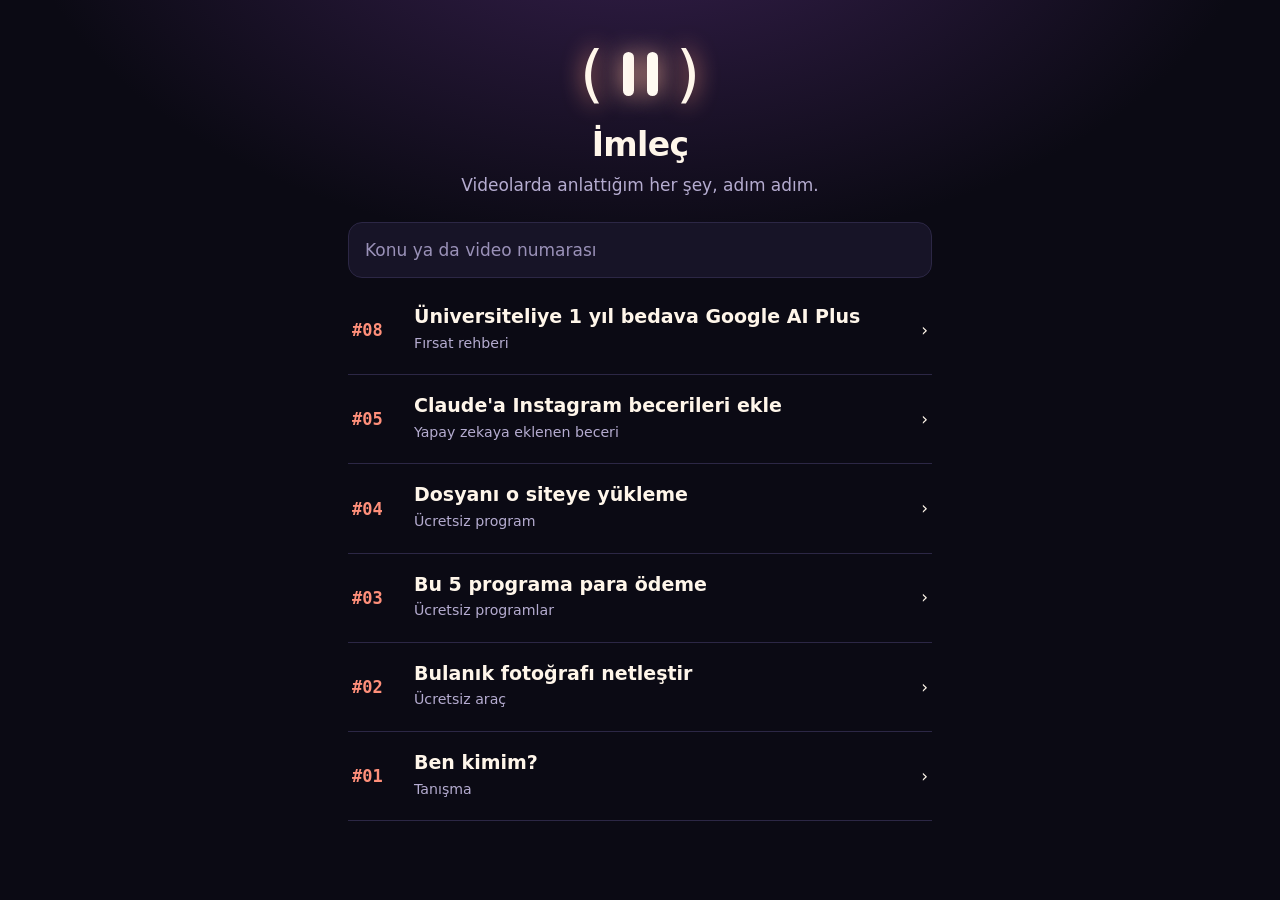
==== index.html @ 69dc7bd5 "imlec 8 numarali rehber" ====
<!doctype html><html lang="tr"><head><meta charset="utf-8">
<meta name="viewport" content="width=device-width,initial-scale=1"><title>İmleç | Rehberler</title>
<meta name="description" content="İmleç&#x27;in videolarında anlattıklarının kısa rehberleri."><meta name="theme-color" content="#0b0a14">
<link rel="icon" href="profil.jpg"><link rel="stylesheet" href="stil.css"></head>
<body><main><div class="orta"><div class="yuz" aria-hidden="true">(<i></i><i></i>)</div><h1>İmleç</h1><p class="alt">Videolarda anlattığım her şey, adım adım.</p></div><input id="ara" type="search" placeholder="Konu ya da video numarası" aria-label="Rehberlerde ara"><ul class="l"><li><a href="google-ai-plus-ogrenci/index.html"><span class="no">#08</span><span><b>Üniversiteliye 1 yıl bedava Google AI Plus</b><small>Fırsat rehberi</small></span><span aria-hidden="true">›</span></a></li><li><a href="claude-instagram-becerileri/index.html"><span class="no">#05</span><span><b>Claude&#x27;a Instagram becerileri ekle</b><small>Yapay zekaya eklenen beceri</small></span><span aria-hidden="true">›</span></a></li><li><a href="dosyani-o-siteye-yukleme/index.html"><span class="no">#04</span><span><b>Dosyanı o siteye yükleme</b><small>Ücretsiz program</small></span><span aria-hidden="true">›</span></a></li><li><a href="bes-programa-para-odeme/index.html"><span class="no">#03</span><span><b>Bu 5 programa para ödeme</b><small>Ücretsiz programlar</small></span><span aria-hidden="true">›</span></a></li><li><a href="bulanik-fotografi-netlestir/index.html"><span class="no">#02</span><span><b>Bulanık fotoğrafı netleştir</b><small>Ücretsiz araç</small></span><span aria-hidden="true">›</span></a></li><li><a href="ben-kimim/index.html"><span class="no">#01</span><span><b>Ben kimim?</b><small>Tanışma</small></span><span aria-hidden="true">›</span></a></li></ul><p id="yok" class="orta alt" hidden>Bu aramayla eşleşen rehber yok.</p><script>
const a=document.getElementById('ara'),s=[...document.querySelectorAll('.l li')],n=x=>x.toLocaleLowerCase('tr').replace('#','').trim();
a.oninput=()=>{let k=0;for(const l of s){l.hidden=!n(l.textContent).includes(n(a.value));k+=!l.hidden}document.getElementById('yok').hidden=k>0};
</script></main></body></html>
---- stil.css ----
:root{--bg:#0b0a14;--kart:#171427;--cizgi:#2c2745;--yazi:#fff6ea;--sonuk:#b5acd0;--mercan:#ff8f7a;--mor:#b79bff}
*{box-sizing:border-box}html{-webkit-text-size-adjust:100%}
[hidden]{display:none!important}
body{margin:0;min-height:100vh;background:radial-gradient(900px 560px at 50% -140px,#3a2152 0,transparent 70%),var(--bg);color:var(--yazi);font:17px/1.55 "Segoe UI",system-ui,-apple-system,Roboto,sans-serif}
main{max-width:620px;margin:0 auto;padding:28px 18px 64px}a{color:var(--mercan)}
:focus-visible{outline:3px solid var(--mor);outline-offset:3px}
.yuz{display:flex;justify-content:center;align-items:center;gap:13px;height:92px;font:300 62px/1 Consolas,monospace;text-shadow:0 0 22px #ff9c7e}
.yuz i{width:11px;height:44px;border-radius:9px;background:#fffaf2;box-shadow:0 0 24px #ffb79a;animation:k 4.2s infinite}
@keyframes k{0%,93%,100%{transform:none}96%{transform:scaleY(.1)}}
h1{font-size:33px;line-height:1.14;margin:6px 0 8px;letter-spacing:-.02em;text-wrap:balance}
.orta{text-align:center}.alt{color:var(--sonuk);margin:0 0 24px}
input{width:100%;font:inherit;color:inherit;background:var(--kart);border:1px solid var(--cizgi);border-radius:14px;padding:14px 16px;margin-bottom:8px}
input::placeholder{color:#9a91b8}
ul{list-style:none;margin:0;padding:0}
.l a{display:grid;grid-template-columns:54px 1fr auto;gap:8px;align-items:center;padding:19px 4px;color:inherit;text-decoration:none;border-bottom:1px solid var(--cizgi)}
.l b{font-size:19px;line-height:1.25;display:block}.l small{color:var(--sonuk)}
.no{font:700 17px Consolas,monospace;color:var(--mercan)}.l a:hover b{color:var(--mercan)}
.geri{display:inline-block;padding:10px 0;text-decoration:none;color:var(--sonuk)}
dl{display:grid;grid-template-columns:92px 1fr;gap:8px 12px;margin:22px 0;padding:16px 0;border-block:1px solid var(--cizgi)}dt{color:var(--sonuk)}dd{margin:0}
ol{list-style:none;counter-reset:a;margin:0;padding:0}
ol li{counter-increment:a;position:relative;padding:0 0 26px 54px}
ol li:before{content:counter(a);position:absolute;left:0;top:0;width:36px;height:36px;border-radius:50%;display:grid;place-items:center;background:linear-gradient(150deg,var(--mor),var(--mercan));color:#150d22;font-weight:800}
ol li:not(:last-child):after{content:"";position:absolute;left:17px;top:42px;bottom:6px;width:2px;background:var(--cizgi)}
ol b{font-size:19px;display:block;line-height:36px}ol p{margin:0;color:var(--sonuk)}
.kopya{background:#100d1d;border:1px solid var(--cizgi);border-radius:12px;padding:13px;margin-top:10px;font:15px/1.5 Consolas,monospace;overflow-wrap:anywhere}
button,.git{display:inline-block;min-height:46px;margin-top:10px;padding:11px 18px;border:0;border-radius:12px;background:var(--mercan);color:#1c0d12;font-weight:700;font-size:16px;line-height:24px;font-family:inherit;text-decoration:none;cursor:pointer}
.dikkat{border-left:4px solid var(--mercan);padding:4px 0 4px 14px;margin:8px 0 24px}
.kay{font-size:15px;color:var(--sonuk)}.kay li{padding:3px 0;overflow-wrap:anywhere}
@media(prefers-reduced-motion:reduce){.yuz i{animation:none}}
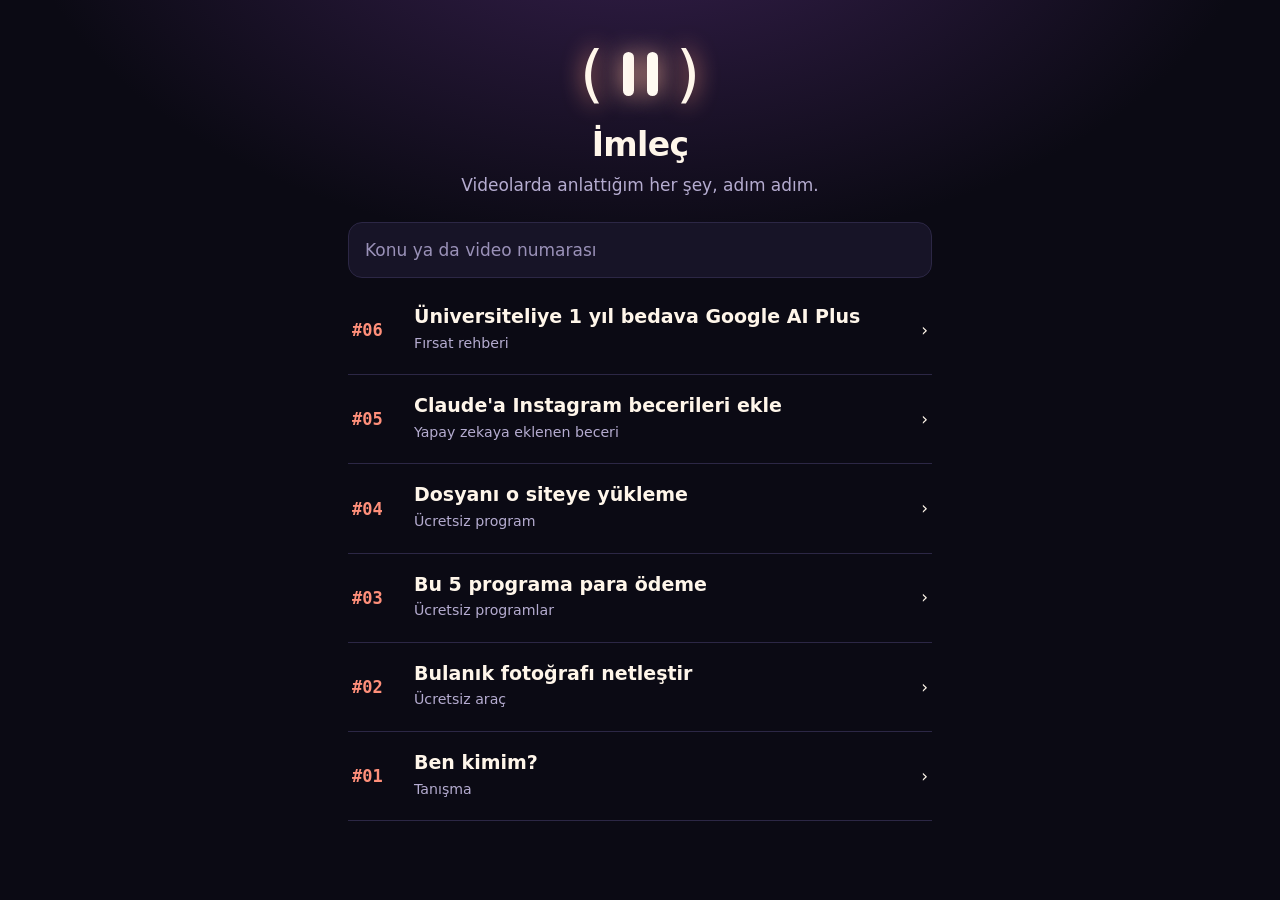
==== commit 77675244: "rehber numaralari yayin sirasina gore" ====
--- a/index.html
+++ b/index.html
@@ -2,7 +2,7 @@
 <meta name="viewport" content="width=device-width,initial-scale=1"><title>İmleç | Rehberler</title>
 <meta name="description" content="İmleç&#x27;in videolarında anlattıklarının kısa rehberleri."><meta name="theme-color" content="#0b0a14">
 <link rel="icon" href="profil.jpg"><link rel="stylesheet" href="stil.css"></head>
-<body><main><div class="orta"><div class="yuz" aria-hidden="true">(<i></i><i></i>)</div><h1>İmleç</h1><p class="alt">Videolarda anlattığım her şey, adım adım.</p></div><input id="ara" type="search" placeholder="Konu ya da video numarası" aria-label="Rehberlerde ara"><ul class="l"><li><a href="google-ai-plus-ogrenci/index.html"><span class="no">#08</span><span><b>Üniversiteliye 1 yıl bedava Google AI Plus</b><small>Fırsat rehberi</small></span><span aria-hidden="true">›</span></a></li><li><a href="claude-instagram-becerileri/index.html"><span class="no">#05</span><span><b>Claude&#x27;a Instagram becerileri ekle</b><small>Yapay zekaya eklenen beceri</small></span><span aria-hidden="true">›</span></a></li><li><a href="dosyani-o-siteye-yukleme/index.html"><span class="no">#04</span><span><b>Dosyanı o siteye yükleme</b><small>Ücretsiz program</small></span><span aria-hidden="true">›</span></a></li><li><a href="bes-programa-para-odeme/index.html"><span class="no">#03</span><span><b>Bu 5 programa para ödeme</b><small>Ücretsiz programlar</small></span><span aria-hidden="true">›</span></a></li><li><a href="bulanik-fotografi-netlestir/index.html"><span class="no">#02</span><span><b>Bulanık fotoğrafı netleştir</b><small>Ücretsiz araç</small></span><span aria-hidden="true">›</span></a></li><li><a href="ben-kimim/index.html"><span class="no">#01</span><span><b>Ben kimim?</b><small>Tanışma</small></span><span aria-hidden="true">›</span></a></li></ul><p id="yok" class="orta alt" hidden>Bu aramayla eşleşen rehber yok.</p><script>
+<body><main><div class="orta"><div class="yuz" aria-hidden="true">(<i></i><i></i>)</div><h1>İmleç</h1><p class="alt">Videolarda anlattığım her şey, adım adım.</p></div><input id="ara" type="search" placeholder="Konu ya da video numarası" aria-label="Rehberlerde ara"><ul class="l"><li><a href="google-ai-plus-ogrenci/index.html"><span class="no">#06</span><span><b>Üniversiteliye 1 yıl bedava Google AI Plus</b><small>Fırsat rehberi</small></span><span aria-hidden="true">›</span></a></li><li><a href="claude-instagram-becerileri/index.html"><span class="no">#05</span><span><b>Claude&#x27;a Instagram becerileri ekle</b><small>Yapay zekaya eklenen beceri</small></span><span aria-hidden="true">›</span></a></li><li><a href="dosyani-o-siteye-yukleme/index.html"><span class="no">#04</span><span><b>Dosyanı o siteye yükleme</b><small>Ücretsiz program</small></span><span aria-hidden="true">›</span></a></li><li><a href="bes-programa-para-odeme/index.html"><span class="no">#03</span><span><b>Bu 5 programa para ödeme</b><small>Ücretsiz programlar</small></span><span aria-hidden="true">›</span></a></li><li><a href="bulanik-fotografi-netlestir/index.html"><span class="no">#02</span><span><b>Bulanık fotoğrafı netleştir</b><small>Ücretsiz araç</small></span><span aria-hidden="true">›</span></a></li><li><a href="ben-kimim/index.html"><span class="no">#01</span><span><b>Ben kimim?</b><small>Tanışma</small></span><span aria-hidden="true">›</span></a></li></ul><p id="yok" class="orta alt" hidden>Bu aramayla eşleşen rehber yok.</p><script>
 const a=document.getElementById('ara'),s=[...document.querySelectorAll('.l li')],n=x=>x.toLocaleLowerCase('tr').replace('#','').trim();
 a.oninput=()=>{let k=0;for(const l of s){l.hidden=!n(l.textContent).includes(n(a.value));k+=!l.hidden}document.getElementById('yok').hidden=k>0};
 </script></main></body></html>
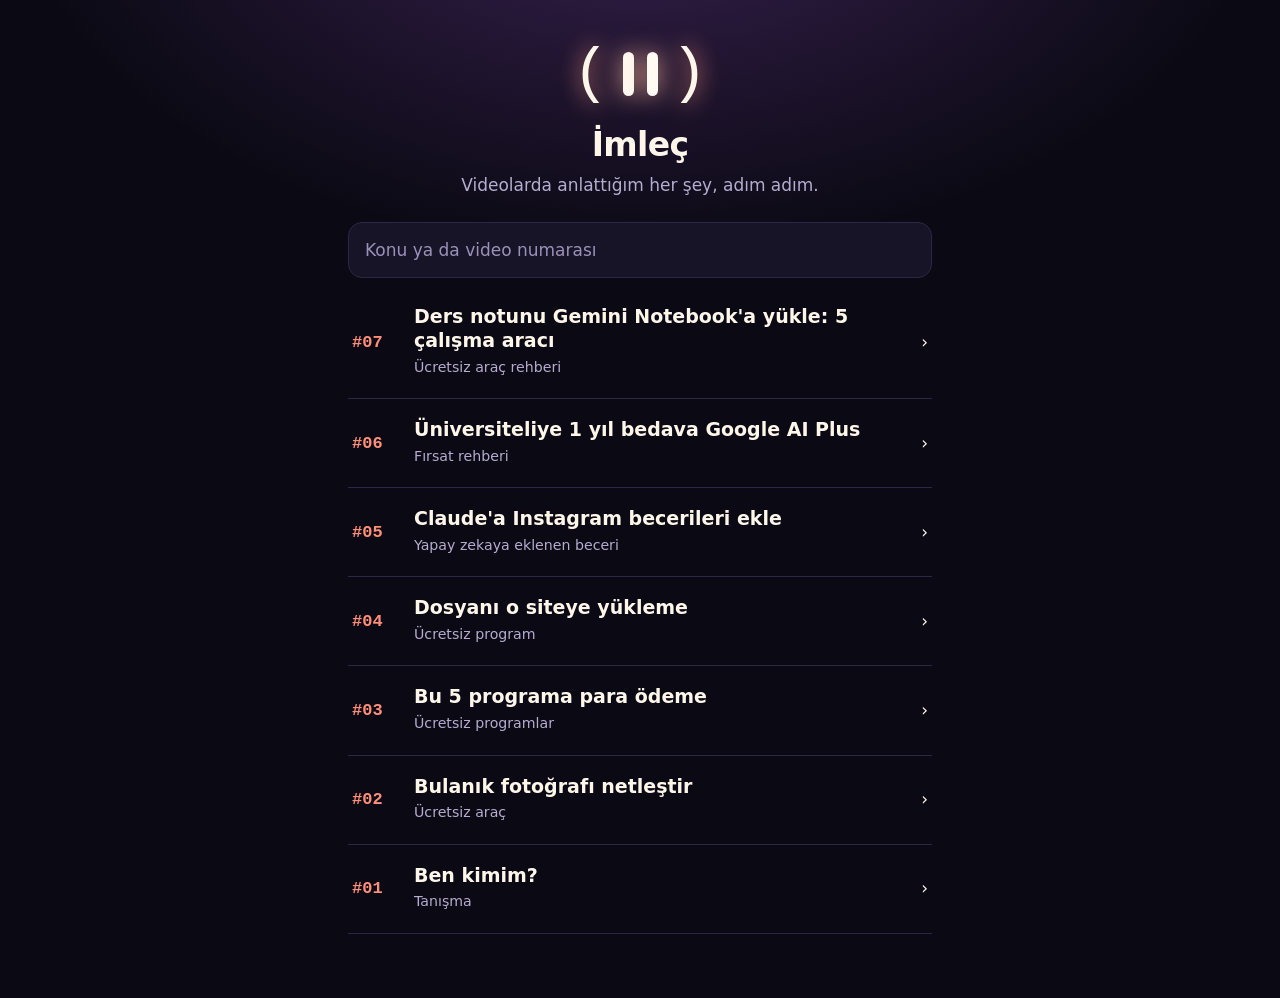
==== commit fcb56406: "Rehber 07: Gemini Notebook sınav" ====
--- a/index.html
+++ b/index.html
@@ -2,7 +2,7 @@
 <meta name="viewport" content="width=device-width,initial-scale=1"><title>İmleç | Rehberler</title>
 <meta name="description" content="İmleç&#x27;in videolarında anlattıklarının kısa rehberleri."><meta name="theme-color" content="#0b0a14">
 <link rel="icon" href="profil.jpg"><link rel="stylesheet" href="stil.css"></head>
-<body><main><div class="orta"><div class="yuz" aria-hidden="true">(<i></i><i></i>)</div><h1>İmleç</h1><p class="alt">Videolarda anlattığım her şey, adım adım.</p></div><input id="ara" type="search" placeholder="Konu ya da video numarası" aria-label="Rehberlerde ara"><ul class="l"><li><a href="google-ai-plus-ogrenci/index.html"><span class="no">#06</span><span><b>Üniversiteliye 1 yıl bedava Google AI Plus</b><small>Fırsat rehberi</small></span><span aria-hidden="true">›</span></a></li><li><a href="claude-instagram-becerileri/index.html"><span class="no">#05</span><span><b>Claude&#x27;a Instagram becerileri ekle</b><small>Yapay zekaya eklenen beceri</small></span><span aria-hidden="true">›</span></a></li><li><a href="dosyani-o-siteye-yukleme/index.html"><span class="no">#04</span><span><b>Dosyanı o siteye yükleme</b><small>Ücretsiz program</small></span><span aria-hidden="true">›</span></a></li><li><a href="bes-programa-para-odeme/index.html"><span class="no">#03</span><span><b>Bu 5 programa para ödeme</b><small>Ücretsiz programlar</small></span><span aria-hidden="true">›</span></a></li><li><a href="bulanik-fotografi-netlestir/index.html"><span class="no">#02</span><span><b>Bulanık fotoğrafı netleştir</b><small>Ücretsiz araç</small></span><span aria-hidden="true">›</span></a></li><li><a href="ben-kimim/index.html"><span class="no">#01</span><span><b>Ben kimim?</b><small>Tanışma</small></span><span aria-hidden="true">›</span></a></li></ul><p id="yok" class="orta alt" hidden>Bu aramayla eşleşen rehber yok.</p><script>
+<body><main><div class="orta"><div class="yuz" aria-hidden="true">(<i></i><i></i>)</div><h1>İmleç</h1><p class="alt">Videolarda anlattığım her şey, adım adım.</p></div><input id="ara" type="search" placeholder="Konu ya da video numarası" aria-label="Rehberlerde ara"><ul class="l"><li><a href="gemini-notebook-sinav/index.html"><span class="no">#07</span><span><b>Ders notunu Gemini Notebook&#x27;a yükle: 5 çalışma aracı</b><small>Ücretsiz araç rehberi</small></span><span aria-hidden="true">›</span></a></li><li><a href="google-ai-plus-ogrenci/index.html"><span class="no">#06</span><span><b>Üniversiteliye 1 yıl bedava Google AI Plus</b><small>Fırsat rehberi</small></span><span aria-hidden="true">›</span></a></li><li><a href="claude-instagram-becerileri/index.html"><span class="no">#05</span><span><b>Claude&#x27;a Instagram becerileri ekle</b><small>Yapay zekaya eklenen beceri</small></span><span aria-hidden="true">›</span></a></li><li><a href="dosyani-o-siteye-yukleme/index.html"><span class="no">#04</span><span><b>Dosyanı o siteye yükleme</b><small>Ücretsiz program</small></span><span aria-hidden="true">›</span></a></li><li><a href="bes-programa-para-odeme/index.html"><span class="no">#03</span><span><b>Bu 5 programa para ödeme</b><small>Ücretsiz programlar</small></span><span aria-hidden="true">›</span></a></li><li><a href="bulanik-fotografi-netlestir/index.html"><span class="no">#02</span><span><b>Bulanık fotoğrafı netleştir</b><small>Ücretsiz araç</small></span><span aria-hidden="true">›</span></a></li><li><a href="ben-kimim/index.html"><span class="no">#01</span><span><b>Ben kimim?</b><small>Tanışma</small></span><span aria-hidden="true">›</span></a></li></ul><p id="yok" class="orta alt" hidden>Bu aramayla eşleşen rehber yok.</p><script>
 const a=document.getElementById('ara'),s=[...document.querySelectorAll('.l li')],n=x=>x.toLocaleLowerCase('tr').replace('#','').trim();
 a.oninput=()=>{let k=0;for(const l of s){l.hidden=!n(l.textContent).includes(n(a.value));k+=!l.hidden}document.getElementById('yok').hidden=k>0};
 </script></main></body></html>
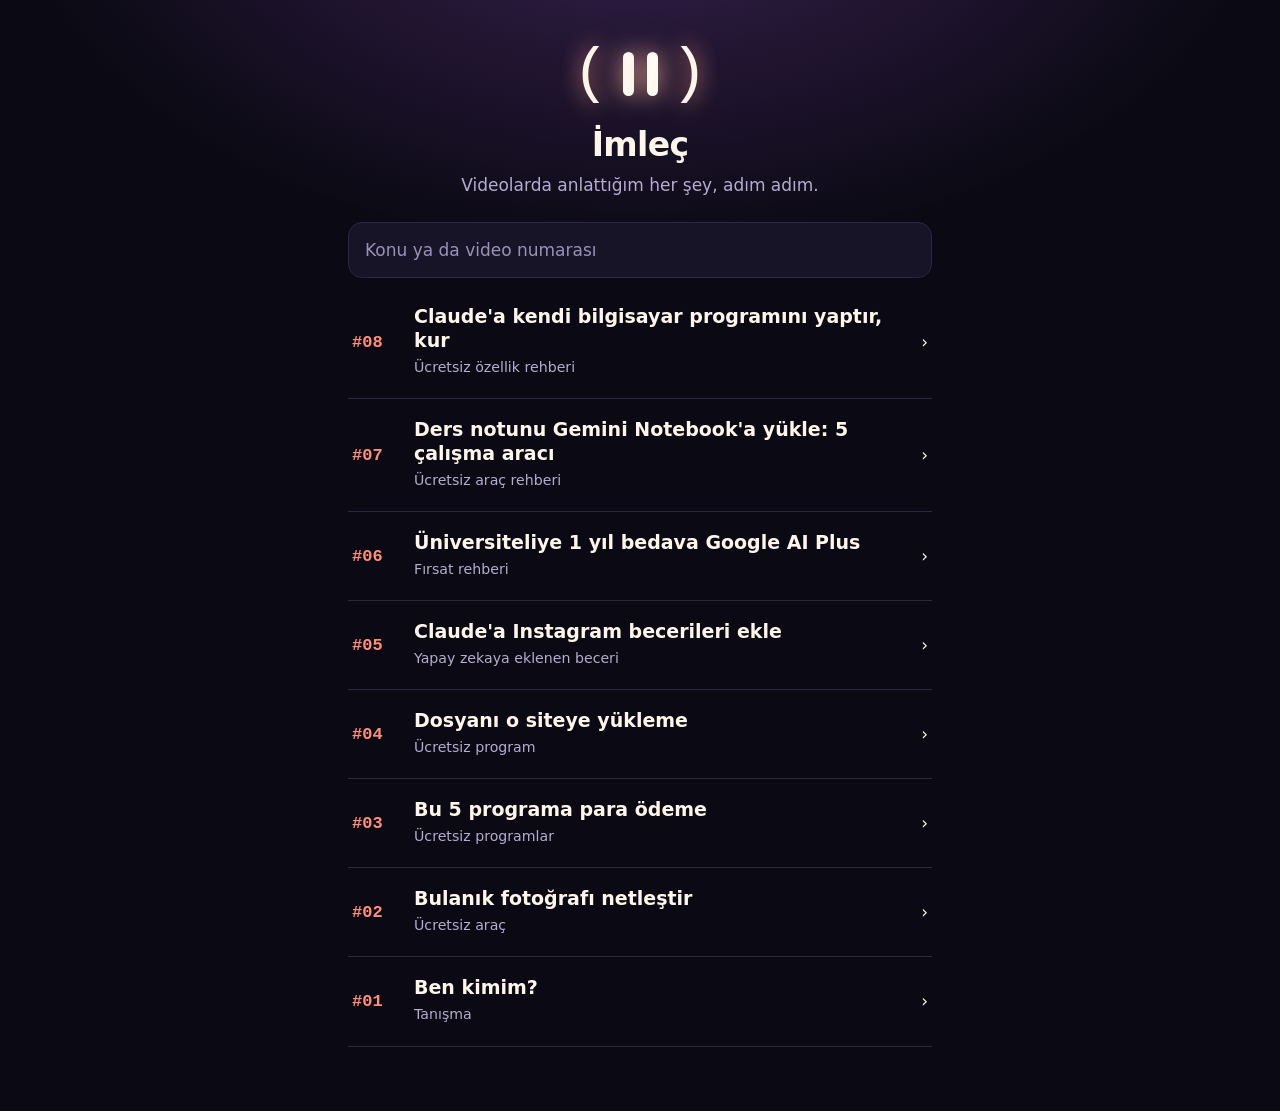
==== commit d6bb6f68: "Rehber 08: Claude ile bilgisayar programı" ====
--- a/index.html
+++ b/index.html
@@ -2,7 +2,7 @@
 <meta name="viewport" content="width=device-width,initial-scale=1"><title>İmleç | Rehberler</title>
 <meta name="description" content="İmleç&#x27;in videolarında anlattıklarının kısa rehberleri."><meta name="theme-color" content="#0b0a14">
 <link rel="icon" href="profil.jpg"><link rel="stylesheet" href="stil.css"></head>
-<body><main><div class="orta"><div class="yuz" aria-hidden="true">(<i></i><i></i>)</div><h1>İmleç</h1><p class="alt">Videolarda anlattığım her şey, adım adım.</p></div><input id="ara" type="search" placeholder="Konu ya da video numarası" aria-label="Rehberlerde ara"><ul class="l"><li><a href="gemini-notebook-sinav/index.html"><span class="no">#07</span><span><b>Ders notunu Gemini Notebook&#x27;a yükle: 5 çalışma aracı</b><small>Ücretsiz araç rehberi</small></span><span aria-hidden="true">›</span></a></li><li><a href="google-ai-plus-ogrenci/index.html"><span class="no">#06</span><span><b>Üniversiteliye 1 yıl bedava Google AI Plus</b><small>Fırsat rehberi</small></span><span aria-hidden="true">›</span></a></li><li><a href="claude-instagram-becerileri/index.html"><span class="no">#05</span><span><b>Claude&#x27;a Instagram becerileri ekle</b><small>Yapay zekaya eklenen beceri</small></span><span aria-hidden="true">›</span></a></li><li><a href="dosyani-o-siteye-yukleme/index.html"><span class="no">#04</span><span><b>Dosyanı o siteye yükleme</b><small>Ücretsiz program</small></span><span aria-hidden="true">›</span></a></li><li><a href="bes-programa-para-odeme/index.html"><span class="no">#03</span><span><b>Bu 5 programa para ödeme</b><small>Ücretsiz programlar</small></span><span aria-hidden="true">›</span></a></li><li><a href="bulanik-fotografi-netlestir/index.html"><span class="no">#02</span><span><b>Bulanık fotoğrafı netleştir</b><small>Ücretsiz araç</small></span><span aria-hidden="true">›</span></a></li><li><a href="ben-kimim/index.html"><span class="no">#01</span><span><b>Ben kimim?</b><small>Tanışma</small></span><span aria-hidden="true">›</span></a></li></ul><p id="yok" class="orta alt" hidden>Bu aramayla eşleşen rehber yok.</p><script>
+<body><main><div class="orta"><div class="yuz" aria-hidden="true">(<i></i><i></i>)</div><h1>İmleç</h1><p class="alt">Videolarda anlattığım her şey, adım adım.</p></div><input id="ara" type="search" placeholder="Konu ya da video numarası" aria-label="Rehberlerde ara"><ul class="l"><li><a href="claude-program-kur/index.html"><span class="no">#08</span><span><b>Claude&#x27;a kendi bilgisayar programını yaptır, kur</b><small>Ücretsiz özellik rehberi</small></span><span aria-hidden="true">›</span></a></li><li><a href="gemini-notebook-sinav/index.html"><span class="no">#07</span><span><b>Ders notunu Gemini Notebook&#x27;a yükle: 5 çalışma aracı</b><small>Ücretsiz araç rehberi</small></span><span aria-hidden="true">›</span></a></li><li><a href="google-ai-plus-ogrenci/index.html"><span class="no">#06</span><span><b>Üniversiteliye 1 yıl bedava Google AI Plus</b><small>Fırsat rehberi</small></span><span aria-hidden="true">›</span></a></li><li><a href="claude-instagram-becerileri/index.html"><span class="no">#05</span><span><b>Claude&#x27;a Instagram becerileri ekle</b><small>Yapay zekaya eklenen beceri</small></span><span aria-hidden="true">›</span></a></li><li><a href="dosyani-o-siteye-yukleme/index.html"><span class="no">#04</span><span><b>Dosyanı o siteye yükleme</b><small>Ücretsiz program</small></span><span aria-hidden="true">›</span></a></li><li><a href="bes-programa-para-odeme/index.html"><span class="no">#03</span><span><b>Bu 5 programa para ödeme</b><small>Ücretsiz programlar</small></span><span aria-hidden="true">›</span></a></li><li><a href="bulanik-fotografi-netlestir/index.html"><span class="no">#02</span><span><b>Bulanık fotoğrafı netleştir</b><small>Ücretsiz araç</small></span><span aria-hidden="true">›</span></a></li><li><a href="ben-kimim/index.html"><span class="no">#01</span><span><b>Ben kimim?</b><small>Tanışma</small></span><span aria-hidden="true">›</span></a></li></ul><p id="yok" class="orta alt" hidden>Bu aramayla eşleşen rehber yok.</p><script>
 const a=document.getElementById('ara'),s=[...document.querySelectorAll('.l li')],n=x=>x.toLocaleLowerCase('tr').replace('#','').trim();
 a.oninput=()=>{let k=0;for(const l of s){l.hidden=!n(l.textContent).includes(n(a.value));k+=!l.hidden}document.getElementById('yok').hidden=k>0};
 </script></main></body></html>
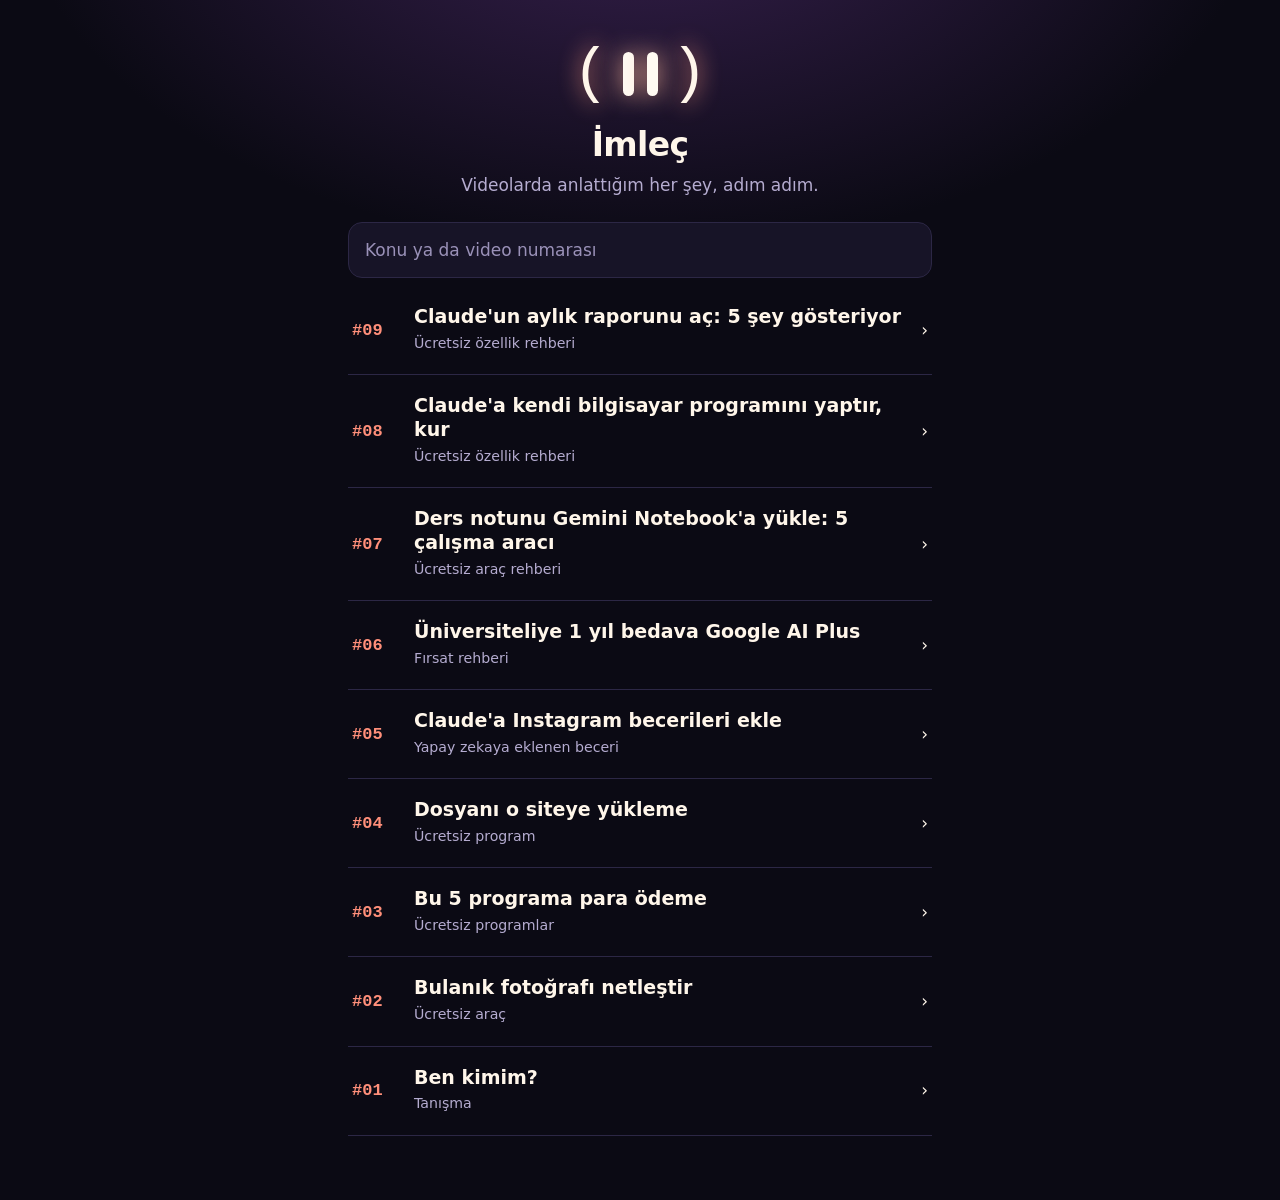
==== commit 2233ced0: "Rehber 09: Claude aylık rapor" ====
--- a/index.html
+++ b/index.html
@@ -2,7 +2,7 @@
 <meta name="viewport" content="width=device-width,initial-scale=1"><title>İmleç | Rehberler</title>
 <meta name="description" content="İmleç&#x27;in videolarında anlattıklarının kısa rehberleri."><meta name="theme-color" content="#0b0a14">
 <link rel="icon" href="profil.jpg"><link rel="stylesheet" href="stil.css"></head>
-<body><main><div class="orta"><div class="yuz" aria-hidden="true">(<i></i><i></i>)</div><h1>İmleç</h1><p class="alt">Videolarda anlattığım her şey, adım adım.</p></div><input id="ara" type="search" placeholder="Konu ya da video numarası" aria-label="Rehberlerde ara"><ul class="l"><li><a href="claude-program-kur/index.html"><span class="no">#08</span><span><b>Claude&#x27;a kendi bilgisayar programını yaptır, kur</b><small>Ücretsiz özellik rehberi</small></span><span aria-hidden="true">›</span></a></li><li><a href="gemini-notebook-sinav/index.html"><span class="no">#07</span><span><b>Ders notunu Gemini Notebook&#x27;a yükle: 5 çalışma aracı</b><small>Ücretsiz araç rehberi</small></span><span aria-hidden="true">›</span></a></li><li><a href="google-ai-plus-ogrenci/index.html"><span class="no">#06</span><span><b>Üniversiteliye 1 yıl bedava Google AI Plus</b><small>Fırsat rehberi</small></span><span aria-hidden="true">›</span></a></li><li><a href="claude-instagram-becerileri/index.html"><span class="no">#05</span><span><b>Claude&#x27;a Instagram becerileri ekle</b><small>Yapay zekaya eklenen beceri</small></span><span aria-hidden="true">›</span></a></li><li><a href="dosyani-o-siteye-yukleme/index.html"><span class="no">#04</span><span><b>Dosyanı o siteye yükleme</b><small>Ücretsiz program</small></span><span aria-hidden="true">›</span></a></li><li><a href="bes-programa-para-odeme/index.html"><span class="no">#03</span><span><b>Bu 5 programa para ödeme</b><small>Ücretsiz programlar</small></span><span aria-hidden="true">›</span></a></li><li><a href="bulanik-fotografi-netlestir/index.html"><span class="no">#02</span><span><b>Bulanık fotoğrafı netleştir</b><small>Ücretsiz araç</small></span><span aria-hidden="true">›</span></a></li><li><a href="ben-kimim/index.html"><span class="no">#01</span><span><b>Ben kimim?</b><small>Tanışma</small></span><span aria-hidden="true">›</span></a></li></ul><p id="yok" class="orta alt" hidden>Bu aramayla eşleşen rehber yok.</p><script>
+<body><main><div class="orta"><div class="yuz" aria-hidden="true">(<i></i><i></i>)</div><h1>İmleç</h1><p class="alt">Videolarda anlattığım her şey, adım adım.</p></div><input id="ara" type="search" placeholder="Konu ya da video numarası" aria-label="Rehberlerde ara"><ul class="l"><li><a href="claude-aylik-rapor/index.html"><span class="no">#09</span><span><b>Claude&#x27;un aylık raporunu aç: 5 şey gösteriyor</b><small>Ücretsiz özellik rehberi</small></span><span aria-hidden="true">›</span></a></li><li><a href="claude-program-kur/index.html"><span class="no">#08</span><span><b>Claude&#x27;a kendi bilgisayar programını yaptır, kur</b><small>Ücretsiz özellik rehberi</small></span><span aria-hidden="true">›</span></a></li><li><a href="gemini-notebook-sinav/index.html"><span class="no">#07</span><span><b>Ders notunu Gemini Notebook&#x27;a yükle: 5 çalışma aracı</b><small>Ücretsiz araç rehberi</small></span><span aria-hidden="true">›</span></a></li><li><a href="google-ai-plus-ogrenci/index.html"><span class="no">#06</span><span><b>Üniversiteliye 1 yıl bedava Google AI Plus</b><small>Fırsat rehberi</small></span><span aria-hidden="true">›</span></a></li><li><a href="claude-instagram-becerileri/index.html"><span class="no">#05</span><span><b>Claude&#x27;a Instagram becerileri ekle</b><small>Yapay zekaya eklenen beceri</small></span><span aria-hidden="true">›</span></a></li><li><a href="dosyani-o-siteye-yukleme/index.html"><span class="no">#04</span><span><b>Dosyanı o siteye yükleme</b><small>Ücretsiz program</small></span><span aria-hidden="true">›</span></a></li><li><a href="bes-programa-para-odeme/index.html"><span class="no">#03</span><span><b>Bu 5 programa para ödeme</b><small>Ücretsiz programlar</small></span><span aria-hidden="true">›</span></a></li><li><a href="bulanik-fotografi-netlestir/index.html"><span class="no">#02</span><span><b>Bulanık fotoğrafı netleştir</b><small>Ücretsiz araç</small></span><span aria-hidden="true">›</span></a></li><li><a href="ben-kimim/index.html"><span class="no">#01</span><span><b>Ben kimim?</b><small>Tanışma</small></span><span aria-hidden="true">›</span></a></li></ul><p id="yok" class="orta alt" hidden>Bu aramayla eşleşen rehber yok.</p><script>
 const a=document.getElementById('ara'),s=[...document.querySelectorAll('.l li')],n=x=>x.toLocaleLowerCase('tr').replace('#','').trim();
 a.oninput=()=>{let k=0;for(const l of s){l.hidden=!n(l.textContent).includes(n(a.value));k+=!l.hidden}document.getElementById('yok').hidden=k>0};
 </script></main></body></html>
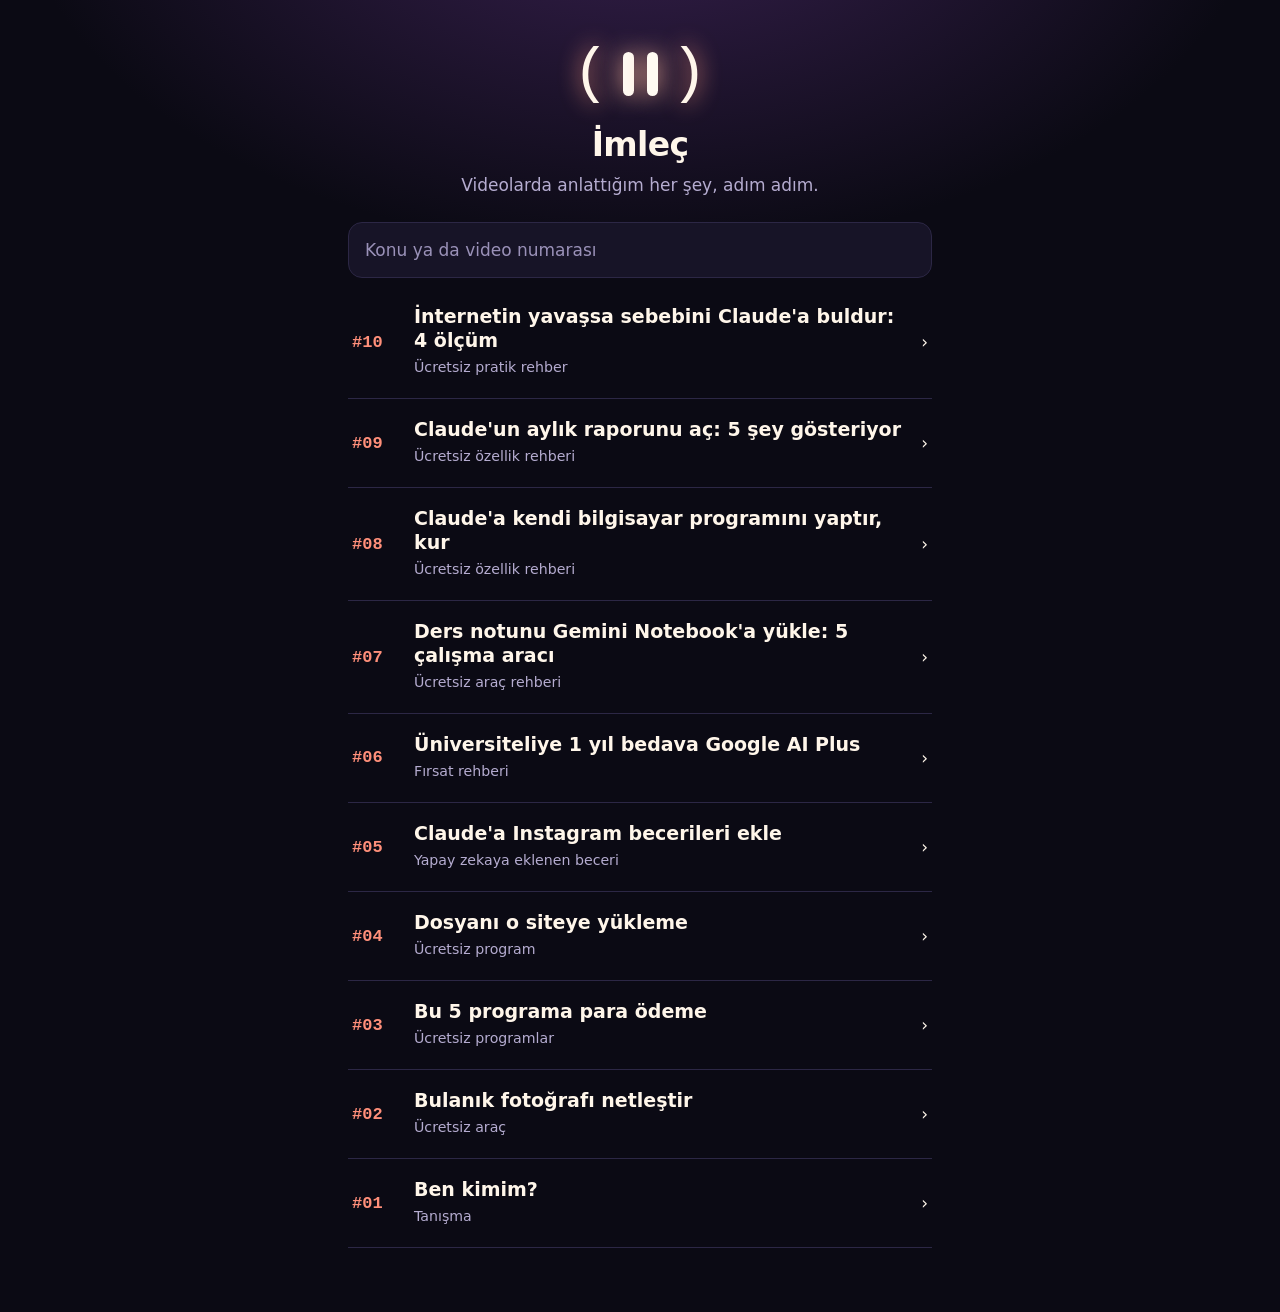
==== commit 7db9c18d: "Rehber 10: Claude internet hızı" ====
--- a/index.html
+++ b/index.html
@@ -2,7 +2,7 @@
 <meta name="viewport" content="width=device-width,initial-scale=1"><title>İmleç | Rehberler</title>
 <meta name="description" content="İmleç&#x27;in videolarında anlattıklarının kısa rehberleri."><meta name="theme-color" content="#0b0a14">
 <link rel="icon" href="profil.jpg"><link rel="stylesheet" href="stil.css"></head>
-<body><main><div class="orta"><div class="yuz" aria-hidden="true">(<i></i><i></i>)</div><h1>İmleç</h1><p class="alt">Videolarda anlattığım her şey, adım adım.</p></div><input id="ara" type="search" placeholder="Konu ya da video numarası" aria-label="Rehberlerde ara"><ul class="l"><li><a href="claude-aylik-rapor/index.html"><span class="no">#09</span><span><b>Claude&#x27;un aylık raporunu aç: 5 şey gösteriyor</b><small>Ücretsiz özellik rehberi</small></span><span aria-hidden="true">›</span></a></li><li><a href="claude-program-kur/index.html"><span class="no">#08</span><span><b>Claude&#x27;a kendi bilgisayar programını yaptır, kur</b><small>Ücretsiz özellik rehberi</small></span><span aria-hidden="true">›</span></a></li><li><a href="gemini-notebook-sinav/index.html"><span class="no">#07</span><span><b>Ders notunu Gemini Notebook&#x27;a yükle: 5 çalışma aracı</b><small>Ücretsiz araç rehberi</small></span><span aria-hidden="true">›</span></a></li><li><a href="google-ai-plus-ogrenci/index.html"><span class="no">#06</span><span><b>Üniversiteliye 1 yıl bedava Google AI Plus</b><small>Fırsat rehberi</small></span><span aria-hidden="true">›</span></a></li><li><a href="claude-instagram-becerileri/index.html"><span class="no">#05</span><span><b>Claude&#x27;a Instagram becerileri ekle</b><small>Yapay zekaya eklenen beceri</small></span><span aria-hidden="true">›</span></a></li><li><a href="dosyani-o-siteye-yukleme/index.html"><span class="no">#04</span><span><b>Dosyanı o siteye yükleme</b><small>Ücretsiz program</small></span><span aria-hidden="true">›</span></a></li><li><a href="bes-programa-para-odeme/index.html"><span class="no">#03</span><span><b>Bu 5 programa para ödeme</b><small>Ücretsiz programlar</small></span><span aria-hidden="true">›</span></a></li><li><a href="bulanik-fotografi-netlestir/index.html"><span class="no">#02</span><span><b>Bulanık fotoğrafı netleştir</b><small>Ücretsiz araç</small></span><span aria-hidden="true">›</span></a></li><li><a href="ben-kimim/index.html"><span class="no">#01</span><span><b>Ben kimim?</b><small>Tanışma</small></span><span aria-hidden="true">›</span></a></li></ul><p id="yok" class="orta alt" hidden>Bu aramayla eşleşen rehber yok.</p><script>
+<body><main><div class="orta"><div class="yuz" aria-hidden="true">(<i></i><i></i>)</div><h1>İmleç</h1><p class="alt">Videolarda anlattığım her şey, adım adım.</p></div><input id="ara" type="search" placeholder="Konu ya da video numarası" aria-label="Rehberlerde ara"><ul class="l"><li><a href="claude-internet-hiz/index.html"><span class="no">#10</span><span><b>İnternetin yavaşsa sebebini Claude&#x27;a buldur: 4 ölçüm</b><small>Ücretsiz pratik rehber</small></span><span aria-hidden="true">›</span></a></li><li><a href="claude-aylik-rapor/index.html"><span class="no">#09</span><span><b>Claude&#x27;un aylık raporunu aç: 5 şey gösteriyor</b><small>Ücretsiz özellik rehberi</small></span><span aria-hidden="true">›</span></a></li><li><a href="claude-program-kur/index.html"><span class="no">#08</span><span><b>Claude&#x27;a kendi bilgisayar programını yaptır, kur</b><small>Ücretsiz özellik rehberi</small></span><span aria-hidden="true">›</span></a></li><li><a href="gemini-notebook-sinav/index.html"><span class="no">#07</span><span><b>Ders notunu Gemini Notebook&#x27;a yükle: 5 çalışma aracı</b><small>Ücretsiz araç rehberi</small></span><span aria-hidden="true">›</span></a></li><li><a href="google-ai-plus-ogrenci/index.html"><span class="no">#06</span><span><b>Üniversiteliye 1 yıl bedava Google AI Plus</b><small>Fırsat rehberi</small></span><span aria-hidden="true">›</span></a></li><li><a href="claude-instagram-becerileri/index.html"><span class="no">#05</span><span><b>Claude&#x27;a Instagram becerileri ekle</b><small>Yapay zekaya eklenen beceri</small></span><span aria-hidden="true">›</span></a></li><li><a href="dosyani-o-siteye-yukleme/index.html"><span class="no">#04</span><span><b>Dosyanı o siteye yükleme</b><small>Ücretsiz program</small></span><span aria-hidden="true">›</span></a></li><li><a href="bes-programa-para-odeme/index.html"><span class="no">#03</span><span><b>Bu 5 programa para ödeme</b><small>Ücretsiz programlar</small></span><span aria-hidden="true">›</span></a></li><li><a href="bulanik-fotografi-netlestir/index.html"><span class="no">#02</span><span><b>Bulanık fotoğrafı netleştir</b><small>Ücretsiz araç</small></span><span aria-hidden="true">›</span></a></li><li><a href="ben-kimim/index.html"><span class="no">#01</span><span><b>Ben kimim?</b><small>Tanışma</small></span><span aria-hidden="true">›</span></a></li></ul><p id="yok" class="orta alt" hidden>Bu aramayla eşleşen rehber yok.</p><script>
 const a=document.getElementById('ara'),s=[...document.querySelectorAll('.l li')],n=x=>x.toLocaleLowerCase('tr').replace('#','').trim();
 a.oninput=()=>{let k=0;for(const l of s){l.hidden=!n(l.textContent).includes(n(a.value));k+=!l.hidden}document.getElementById('yok').hidden=k>0};
 </script></main></body></html>
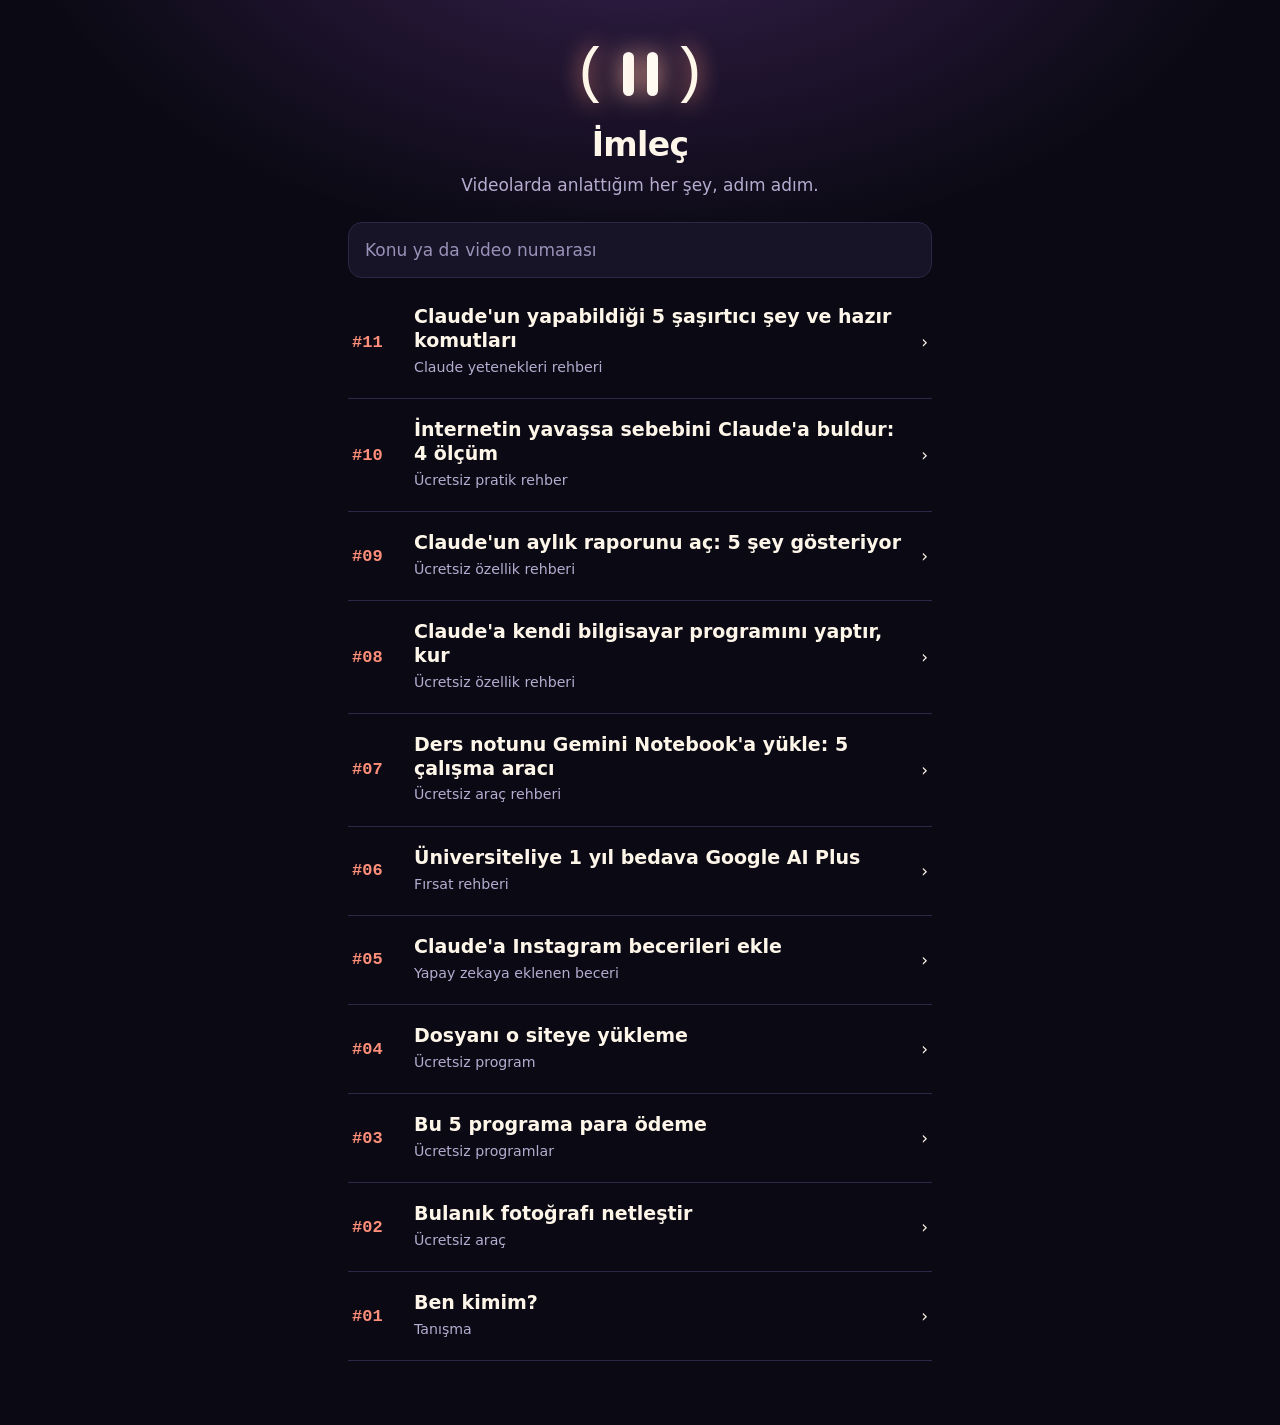
==== commit f73d370a: "Rehber 11: Claude'un 5 şeyi" ====
--- a/index.html
+++ b/index.html
@@ -2,7 +2,7 @@
 <meta name="viewport" content="width=device-width,initial-scale=1"><title>İmleç | Rehberler</title>
 <meta name="description" content="İmleç&#x27;in videolarında anlattıklarının kısa rehberleri."><meta name="theme-color" content="#0b0a14">
 <link rel="icon" href="profil.jpg"><link rel="stylesheet" href="stil.css"></head>
-<body><main><div class="orta"><div class="yuz" aria-hidden="true">(<i></i><i></i>)</div><h1>İmleç</h1><p class="alt">Videolarda anlattığım her şey, adım adım.</p></div><input id="ara" type="search" placeholder="Konu ya da video numarası" aria-label="Rehberlerde ara"><ul class="l"><li><a href="claude-internet-hiz/index.html"><span class="no">#10</span><span><b>İnternetin yavaşsa sebebini Claude&#x27;a buldur: 4 ölçüm</b><small>Ücretsiz pratik rehber</small></span><span aria-hidden="true">›</span></a></li><li><a href="claude-aylik-rapor/index.html"><span class="no">#09</span><span><b>Claude&#x27;un aylık raporunu aç: 5 şey gösteriyor</b><small>Ücretsiz özellik rehberi</small></span><span aria-hidden="true">›</span></a></li><li><a href="claude-program-kur/index.html"><span class="no">#08</span><span><b>Claude&#x27;a kendi bilgisayar programını yaptır, kur</b><small>Ücretsiz özellik rehberi</small></span><span aria-hidden="true">›</span></a></li><li><a href="gemini-notebook-sinav/index.html"><span class="no">#07</span><span><b>Ders notunu Gemini Notebook&#x27;a yükle: 5 çalışma aracı</b><small>Ücretsiz araç rehberi</small></span><span aria-hidden="true">›</span></a></li><li><a href="google-ai-plus-ogrenci/index.html"><span class="no">#06</span><span><b>Üniversiteliye 1 yıl bedava Google AI Plus</b><small>Fırsat rehberi</small></span><span aria-hidden="true">›</span></a></li><li><a href="claude-instagram-becerileri/index.html"><span class="no">#05</span><span><b>Claude&#x27;a Instagram becerileri ekle</b><small>Yapay zekaya eklenen beceri</small></span><span aria-hidden="true">›</span></a></li><li><a href="dosyani-o-siteye-yukleme/index.html"><span class="no">#04</span><span><b>Dosyanı o siteye yükleme</b><small>Ücretsiz program</small></span><span aria-hidden="true">›</span></a></li><li><a href="bes-programa-para-odeme/index.html"><span class="no">#03</span><span><b>Bu 5 programa para ödeme</b><small>Ücretsiz programlar</small></span><span aria-hidden="true">›</span></a></li><li><a href="bulanik-fotografi-netlestir/index.html"><span class="no">#02</span><span><b>Bulanık fotoğrafı netleştir</b><small>Ücretsiz araç</small></span><span aria-hidden="true">›</span></a></li><li><a href="ben-kimim/index.html"><span class="no">#01</span><span><b>Ben kimim?</b><small>Tanışma</small></span><span aria-hidden="true">›</span></a></li></ul><p id="yok" class="orta alt" hidden>Bu aramayla eşleşen rehber yok.</p><script>
+<body><main><div class="orta"><div class="yuz" aria-hidden="true">(<i></i><i></i>)</div><h1>İmleç</h1><p class="alt">Videolarda anlattığım her şey, adım adım.</p></div><input id="ara" type="search" placeholder="Konu ya da video numarası" aria-label="Rehberlerde ara"><ul class="l"><li><a href="claude-5-sey/index.html"><span class="no">#11</span><span><b>Claude&#x27;un yapabildiği 5 şaşırtıcı şey ve hazır komutları</b><small>Claude yetenekleri rehberi</small></span><span aria-hidden="true">›</span></a></li><li><a href="claude-internet-hiz/index.html"><span class="no">#10</span><span><b>İnternetin yavaşsa sebebini Claude&#x27;a buldur: 4 ölçüm</b><small>Ücretsiz pratik rehber</small></span><span aria-hidden="true">›</span></a></li><li><a href="claude-aylik-rapor/index.html"><span class="no">#09</span><span><b>Claude&#x27;un aylık raporunu aç: 5 şey gösteriyor</b><small>Ücretsiz özellik rehberi</small></span><span aria-hidden="true">›</span></a></li><li><a href="claude-program-kur/index.html"><span class="no">#08</span><span><b>Claude&#x27;a kendi bilgisayar programını yaptır, kur</b><small>Ücretsiz özellik rehberi</small></span><span aria-hidden="true">›</span></a></li><li><a href="gemini-notebook-sinav/index.html"><span class="no">#07</span><span><b>Ders notunu Gemini Notebook&#x27;a yükle: 5 çalışma aracı</b><small>Ücretsiz araç rehberi</small></span><span aria-hidden="true">›</span></a></li><li><a href="google-ai-plus-ogrenci/index.html"><span class="no">#06</span><span><b>Üniversiteliye 1 yıl bedava Google AI Plus</b><small>Fırsat rehberi</small></span><span aria-hidden="true">›</span></a></li><li><a href="claude-instagram-becerileri/index.html"><span class="no">#05</span><span><b>Claude&#x27;a Instagram becerileri ekle</b><small>Yapay zekaya eklenen beceri</small></span><span aria-hidden="true">›</span></a></li><li><a href="dosyani-o-siteye-yukleme/index.html"><span class="no">#04</span><span><b>Dosyanı o siteye yükleme</b><small>Ücretsiz program</small></span><span aria-hidden="true">›</span></a></li><li><a href="bes-programa-para-odeme/index.html"><span class="no">#03</span><span><b>Bu 5 programa para ödeme</b><small>Ücretsiz programlar</small></span><span aria-hidden="true">›</span></a></li><li><a href="bulanik-fotografi-netlestir/index.html"><span class="no">#02</span><span><b>Bulanık fotoğrafı netleştir</b><small>Ücretsiz araç</small></span><span aria-hidden="true">›</span></a></li><li><a href="ben-kimim/index.html"><span class="no">#01</span><span><b>Ben kimim?</b><small>Tanışma</small></span><span aria-hidden="true">›</span></a></li></ul><p id="yok" class="orta alt" hidden>Bu aramayla eşleşen rehber yok.</p><script>
 const a=document.getElementById('ara'),s=[...document.querySelectorAll('.l li')],n=x=>x.toLocaleLowerCase('tr').replace('#','').trim();
 a.oninput=()=>{let k=0;for(const l of s){l.hidden=!n(l.textContent).includes(n(a.value));k+=!l.hidden}document.getElementById('yok').hidden=k>0};
 </script></main></body></html>
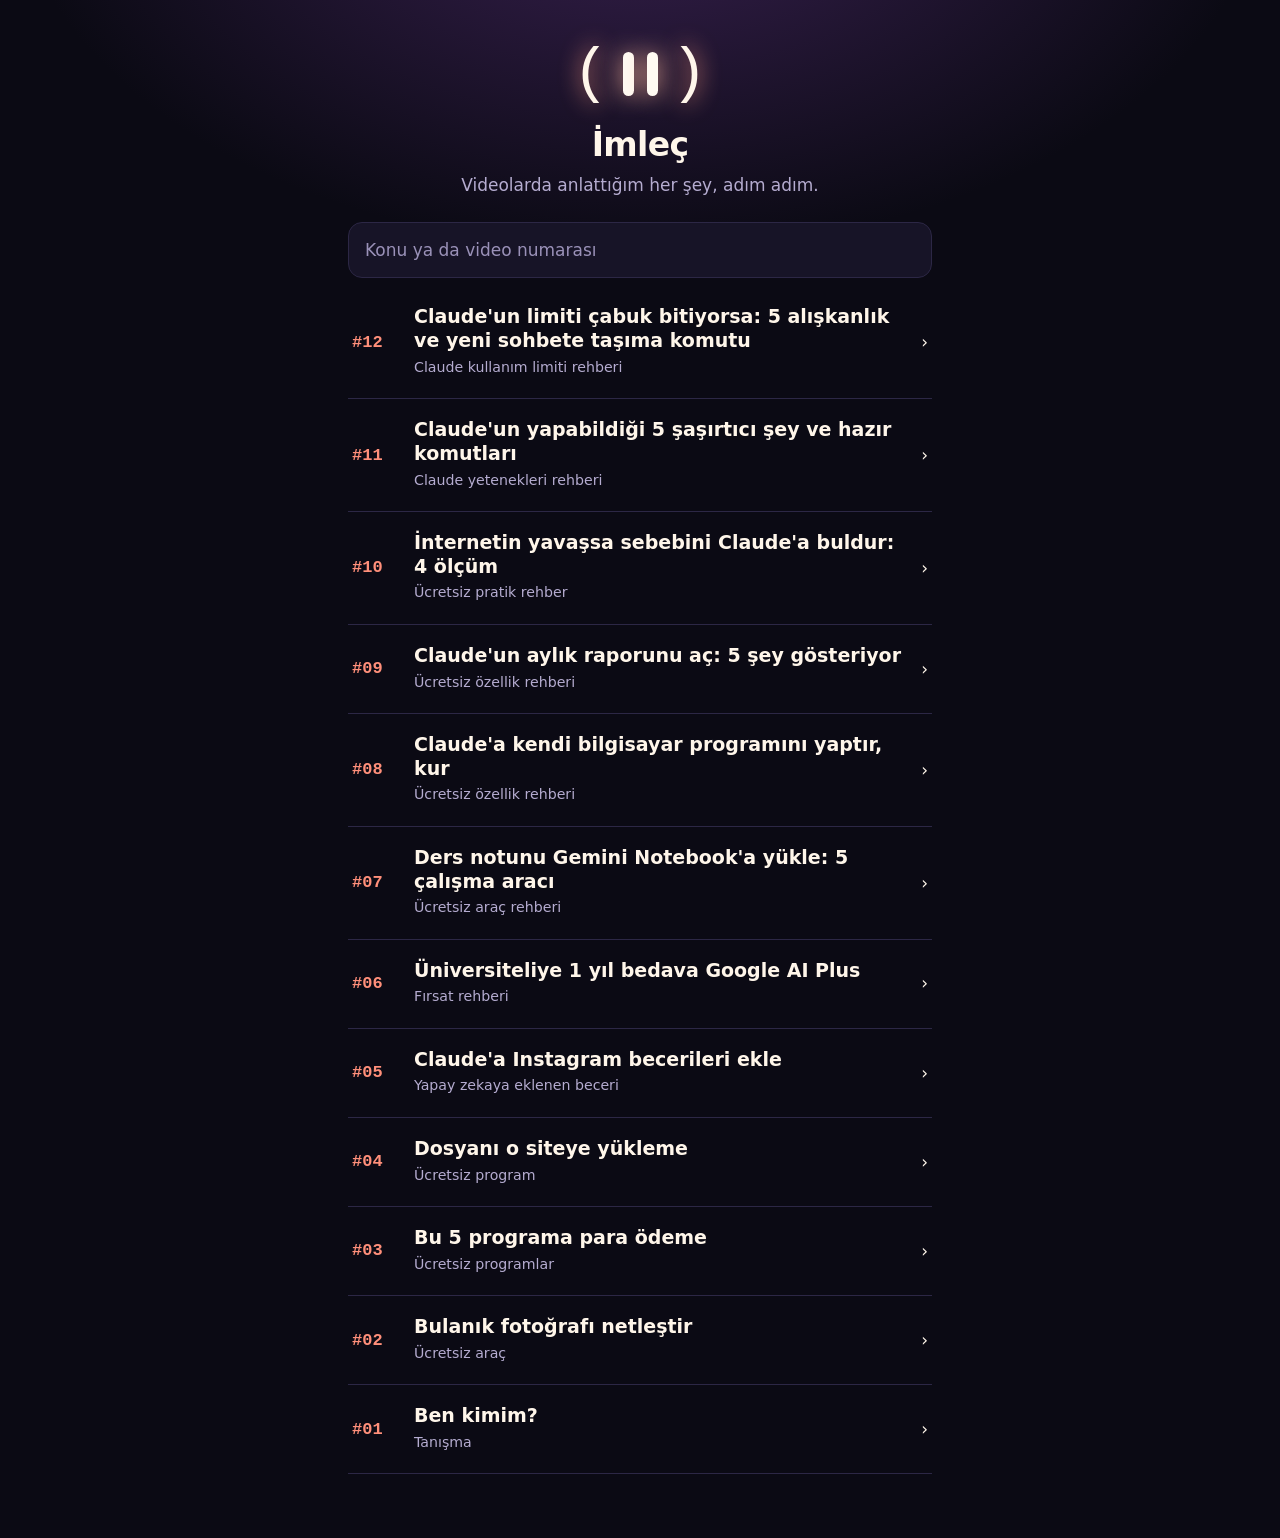
==== commit 4c757910: "Rehber 12: Claude limiti" ====
--- a/index.html
+++ b/index.html
@@ -2,7 +2,7 @@
 <meta name="viewport" content="width=device-width,initial-scale=1"><title>İmleç | Rehberler</title>
 <meta name="description" content="İmleç&#x27;in videolarında anlattıklarının kısa rehberleri."><meta name="theme-color" content="#0b0a14">
 <link rel="icon" href="profil.jpg"><link rel="stylesheet" href="stil.css"></head>
-<body><main><div class="orta"><div class="yuz" aria-hidden="true">(<i></i><i></i>)</div><h1>İmleç</h1><p class="alt">Videolarda anlattığım her şey, adım adım.</p></div><input id="ara" type="search" placeholder="Konu ya da video numarası" aria-label="Rehberlerde ara"><ul class="l"><li><a href="claude-5-sey/index.html"><span class="no">#11</span><span><b>Claude&#x27;un yapabildiği 5 şaşırtıcı şey ve hazır komutları</b><small>Claude yetenekleri rehberi</small></span><span aria-hidden="true">›</span></a></li><li><a href="claude-internet-hiz/index.html"><span class="no">#10</span><span><b>İnternetin yavaşsa sebebini Claude&#x27;a buldur: 4 ölçüm</b><small>Ücretsiz pratik rehber</small></span><span aria-hidden="true">›</span></a></li><li><a href="claude-aylik-rapor/index.html"><span class="no">#09</span><span><b>Claude&#x27;un aylık raporunu aç: 5 şey gösteriyor</b><small>Ücretsiz özellik rehberi</small></span><span aria-hidden="true">›</span></a></li><li><a href="claude-program-kur/index.html"><span class="no">#08</span><span><b>Claude&#x27;a kendi bilgisayar programını yaptır, kur</b><small>Ücretsiz özellik rehberi</small></span><span aria-hidden="true">›</span></a></li><li><a href="gemini-notebook-sinav/index.html"><span class="no">#07</span><span><b>Ders notunu Gemini Notebook&#x27;a yükle: 5 çalışma aracı</b><small>Ücretsiz araç rehberi</small></span><span aria-hidden="true">›</span></a></li><li><a href="google-ai-plus-ogrenci/index.html"><span class="no">#06</span><span><b>Üniversiteliye 1 yıl bedava Google AI Plus</b><small>Fırsat rehberi</small></span><span aria-hidden="true">›</span></a></li><li><a href="claude-instagram-becerileri/index.html"><span class="no">#05</span><span><b>Claude&#x27;a Instagram becerileri ekle</b><small>Yapay zekaya eklenen beceri</small></span><span aria-hidden="true">›</span></a></li><li><a href="dosyani-o-siteye-yukleme/index.html"><span class="no">#04</span><span><b>Dosyanı o siteye yükleme</b><small>Ücretsiz program</small></span><span aria-hidden="true">›</span></a></li><li><a href="bes-programa-para-odeme/index.html"><span class="no">#03</span><span><b>Bu 5 programa para ödeme</b><small>Ücretsiz programlar</small></span><span aria-hidden="true">›</span></a></li><li><a href="bulanik-fotografi-netlestir/index.html"><span class="no">#02</span><span><b>Bulanık fotoğrafı netleştir</b><small>Ücretsiz araç</small></span><span aria-hidden="true">›</span></a></li><li><a href="ben-kimim/index.html"><span class="no">#01</span><span><b>Ben kimim?</b><small>Tanışma</small></span><span aria-hidden="true">›</span></a></li></ul><p id="yok" class="orta alt" hidden>Bu aramayla eşleşen rehber yok.</p><script>
+<body><main><div class="orta"><div class="yuz" aria-hidden="true">(<i></i><i></i>)</div><h1>İmleç</h1><p class="alt">Videolarda anlattığım her şey, adım adım.</p></div><input id="ara" type="search" placeholder="Konu ya da video numarası" aria-label="Rehberlerde ara"><ul class="l"><li><a href="claude-limit/index.html"><span class="no">#12</span><span><b>Claude&#x27;un limiti çabuk bitiyorsa: 5 alışkanlık ve yeni sohbete taşıma komutu</b><small>Claude kullanım limiti rehberi</small></span><span aria-hidden="true">›</span></a></li><li><a href="claude-5-sey/index.html"><span class="no">#11</span><span><b>Claude&#x27;un yapabildiği 5 şaşırtıcı şey ve hazır komutları</b><small>Claude yetenekleri rehberi</small></span><span aria-hidden="true">›</span></a></li><li><a href="claude-internet-hiz/index.html"><span class="no">#10</span><span><b>İnternetin yavaşsa sebebini Claude&#x27;a buldur: 4 ölçüm</b><small>Ücretsiz pratik rehber</small></span><span aria-hidden="true">›</span></a></li><li><a href="claude-aylik-rapor/index.html"><span class="no">#09</span><span><b>Claude&#x27;un aylık raporunu aç: 5 şey gösteriyor</b><small>Ücretsiz özellik rehberi</small></span><span aria-hidden="true">›</span></a></li><li><a href="claude-program-kur/index.html"><span class="no">#08</span><span><b>Claude&#x27;a kendi bilgisayar programını yaptır, kur</b><small>Ücretsiz özellik rehberi</small></span><span aria-hidden="true">›</span></a></li><li><a href="gemini-notebook-sinav/index.html"><span class="no">#07</span><span><b>Ders notunu Gemini Notebook&#x27;a yükle: 5 çalışma aracı</b><small>Ücretsiz araç rehberi</small></span><span aria-hidden="true">›</span></a></li><li><a href="google-ai-plus-ogrenci/index.html"><span class="no">#06</span><span><b>Üniversiteliye 1 yıl bedava Google AI Plus</b><small>Fırsat rehberi</small></span><span aria-hidden="true">›</span></a></li><li><a href="claude-instagram-becerileri/index.html"><span class="no">#05</span><span><b>Claude&#x27;a Instagram becerileri ekle</b><small>Yapay zekaya eklenen beceri</small></span><span aria-hidden="true">›</span></a></li><li><a href="dosyani-o-siteye-yukleme/index.html"><span class="no">#04</span><span><b>Dosyanı o siteye yükleme</b><small>Ücretsiz program</small></span><span aria-hidden="true">›</span></a></li><li><a href="bes-programa-para-odeme/index.html"><span class="no">#03</span><span><b>Bu 5 programa para ödeme</b><small>Ücretsiz programlar</small></span><span aria-hidden="true">›</span></a></li><li><a href="bulanik-fotografi-netlestir/index.html"><span class="no">#02</span><span><b>Bulanık fotoğrafı netleştir</b><small>Ücretsiz araç</small></span><span aria-hidden="true">›</span></a></li><li><a href="ben-kimim/index.html"><span class="no">#01</span><span><b>Ben kimim?</b><small>Tanışma</small></span><span aria-hidden="true">›</span></a></li></ul><p id="yok" class="orta alt" hidden>Bu aramayla eşleşen rehber yok.</p><script>
 const a=document.getElementById('ara'),s=[...document.querySelectorAll('.l li')],n=x=>x.toLocaleLowerCase('tr').replace('#','').trim();
 a.oninput=()=>{let k=0;for(const l of s){l.hidden=!n(l.textContent).includes(n(a.value));k+=!l.hidden}document.getElementById('yok').hidden=k>0};
 </script></main></body></html>
